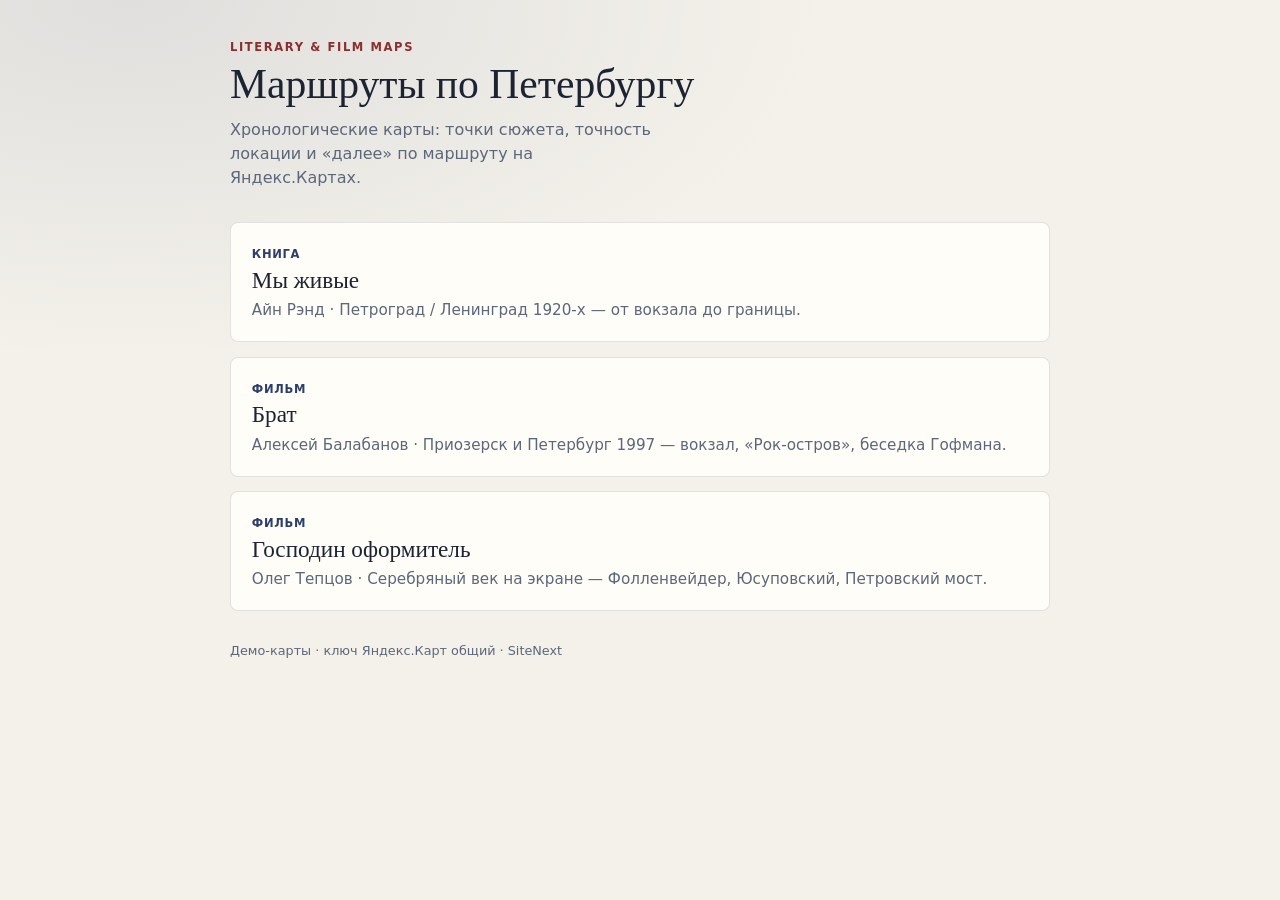
==== maps/index.html @ af1e3444 "Add Brat and Mister Designer film maps plus catalog" ====
<!DOCTYPE html>
<html lang="ru">
<head>
  <meta charset="UTF-8" />
  <meta name="viewport" content="width=device-width, initial-scale=1" />
  <title>Карты по книгам и фильмам</title>
  <style>
    :root {
      --ink: #1c2433;
      --muted: #5c677a;
      --paper: #f4f1ea;
      --line: rgba(28, 36, 51, 0.12);
      --accent: #2c3e6b;
    }
    * { box-sizing: border-box; margin: 0; padding: 0; }
    body {
      font-family: "Segoe UI", system-ui, sans-serif;
      color: var(--ink);
      background:
        radial-gradient(700px 360px at 10% 0%, rgba(44, 62, 107, 0.1), transparent),
        var(--paper);
      min-height: 100vh;
      padding: 2.5rem 1.25rem 3rem;
    }
    .wrap { width: min(820px, 100%); margin: 0 auto; }
    .eyebrow {
      font-size: 0.72rem; letter-spacing: 0.14em; text-transform: uppercase;
      color: #8b2e2e; font-weight: 700; margin-bottom: 0.4rem;
    }
    h1 {
      font-family: Georgia, "Times New Roman", serif;
      font-size: clamp(1.9rem, 4vw, 2.6rem);
      font-weight: 500;
      margin-bottom: 0.6rem;
    }
    .lead { color: var(--muted); margin-bottom: 2rem; max-width: 42ch; line-height: 1.5; }
    .grid { display: grid; gap: 0.9rem; }
    a.card {
      display: block;
      text-decoration: none;
      color: inherit;
      background: #fffdf8;
      border: 1px solid var(--line);
      border-radius: 8px;
      padding: 1.25rem 1.3rem;
      transition: border-color .2s, transform .2s;
    }
    a.card:hover { border-color: var(--accent); transform: translateY(-2px); }
    a.card .tag {
      display: inline-block;
      font-size: 0.72rem;
      font-weight: 700;
      letter-spacing: 0.06em;
      text-transform: uppercase;
      color: var(--accent);
      margin-bottom: 0.35rem;
    }
    a.card h2 {
      font-family: Georgia, "Times New Roman", serif;
      font-size: 1.45rem;
      font-weight: 500;
      margin-bottom: 0.35rem;
    }
    a.card p { color: var(--muted); font-size: 0.95rem; line-height: 1.45; }
    footer {
      margin-top: 2rem;
      font-size: 0.8rem;
      color: var(--muted);
    }
  </style>
</head>
<body>
  <div class="wrap">
    <p class="eyebrow">Literary & film maps</p>
    <h1>Маршруты по Петербургу</h1>
    <p class="lead">Хронологические карты: точки сюжета, точность локации и «далее» по маршруту на Яндекс.Картах.</p>
    <div class="grid">
      <a class="card" href="we-the-living/">
        <span class="tag">Книга</span>
        <h2>Мы живые</h2>
        <p>Айн Рэнд · Петроград / Ленинград 1920-х — от вокзала до границы.</p>
      </a>
      <a class="card" href="brat/">
        <span class="tag">Фильм</span>
        <h2>Брат</h2>
        <p>Алексей Балабанов · Приозерск и Петербург 1997 — вокзал, «Рок-остров», беседка Гофмана.</p>
      </a>
      <a class="card" href="mister-oformitel/">
        <span class="tag">Фильм</span>
        <h2>Господин оформитель</h2>
        <p>Олег Тепцов · Серебряный век на экране — Фолленвейдер, Юсуповский, Петровский мост.</p>
      </a>
    </div>
    <footer>Демо-карты · ключ Яндекс.Карт общий · SiteNext</footer>
  </div>
</body>
</html>
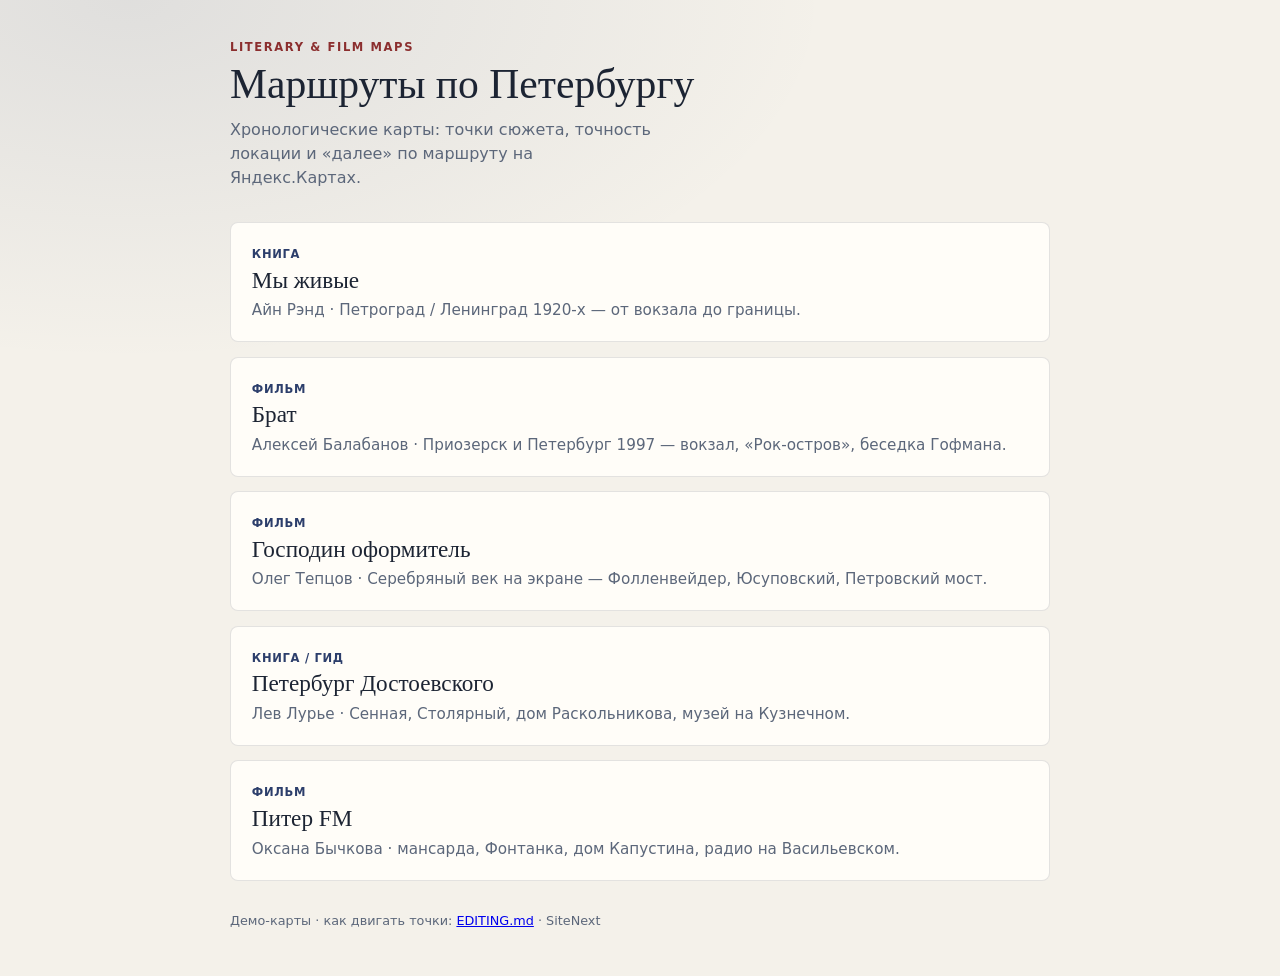
==== commit 3e2f9069: "Add Dostoevsky/Lurie and Piter FM maps; fix Brat Priozersk pin" ====
--- a/maps/index.html
+++ b/maps/index.html
@@ -90,8 +90,18 @@
         <h2>Господин оформитель</h2>
         <p>Олег Тепцов · Серебряный век на экране — Фолленвейдер, Юсуповский, Петровский мост.</p>
       </a>
+      <a class="card" href="dostoevsky-lurie/">
+        <span class="tag">Книга / гид</span>
+        <h2>Петербург Достоевского</h2>
+        <p>Лев Лурье · Сенная, Столярный, дом Раскольникова, музей на Кузнечном.</p>
+      </a>
+      <a class="card" href="piter-fm/">
+        <span class="tag">Фильм</span>
+        <h2>Питер FM</h2>
+        <p>Оксана Бычкова · мансарда, Фонтанка, дом Капустина, радио на Васильевском.</p>
+      </a>
     </div>
-    <footer>Демо-карты · ключ Яндекс.Карт общий · SiteNext</footer>
+    <footer>Демо-карты · как двигать точки: <a href="EDITING.md">EDITING.md</a> · SiteNext</footer>
   </div>
 </body>
 </html>
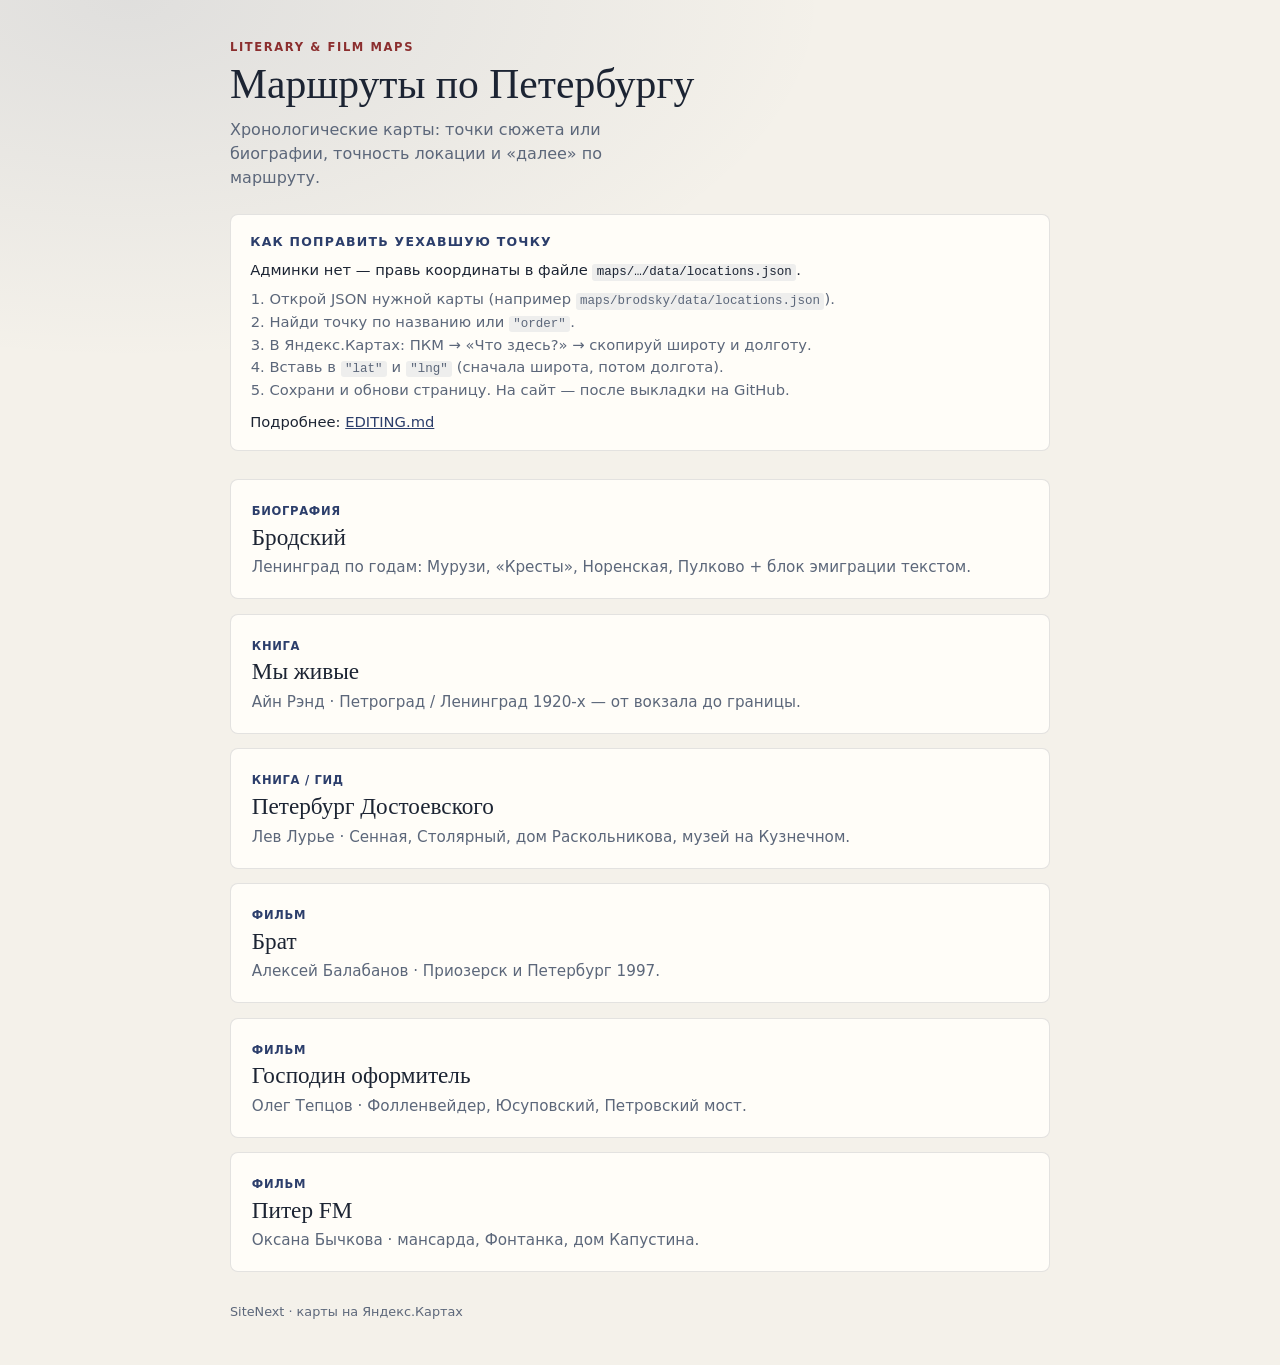
==== commit eeebf086: "Add Brodsky biographical map and catalog how-to for pins" ====
--- a/maps/index.html
+++ b/maps/index.html
@@ -33,7 +33,32 @@
       font-weight: 500;
       margin-bottom: 0.6rem;
     }
-    .lead { color: var(--muted); margin-bottom: 2rem; max-width: 42ch; line-height: 1.5; }
+    .lead { color: var(--muted); margin-bottom: 1.5rem; max-width: 44ch; line-height: 1.5; }
+    .howto {
+      background: #fffdf8;
+      border: 1px solid var(--line);
+      border-radius: 8px;
+      padding: 1.1rem 1.2rem;
+      margin-bottom: 1.75rem;
+      font-size: 0.92rem;
+      line-height: 1.5;
+      color: var(--ink);
+    }
+    .howto h2 {
+      font-size: 0.78rem;
+      letter-spacing: 0.1em;
+      text-transform: uppercase;
+      color: var(--accent);
+      margin-bottom: 0.5rem;
+    }
+    .howto ol { margin: 0.4rem 0 0.6rem 1.2rem; color: var(--muted); }
+    .howto code {
+      font-size: 0.85em;
+      background: rgba(44, 62, 107, 0.08);
+      padding: 0.1em 0.35em;
+      border-radius: 3px;
+    }
+    .howto a { color: var(--accent); }
     .grid { display: grid; gap: 0.9rem; }
     a.card {
       display: block;
@@ -67,41 +92,61 @@
       font-size: 0.8rem;
       color: var(--muted);
     }
+    footer a { color: var(--accent); }
   </style>
 </head>
 <body>
   <div class="wrap">
     <p class="eyebrow">Literary & film maps</p>
     <h1>Маршруты по Петербургу</h1>
-    <p class="lead">Хронологические карты: точки сюжета, точность локации и «далее» по маршруту на Яндекс.Картах.</p>
+    <p class="lead">Хронологические карты: точки сюжета или биографии, точность локации и «далее» по маршруту.</p>
+
+    <section class="howto">
+      <h2>Как поправить уехавшую точку</h2>
+      <p>Админки нет — правь координаты в файле <code>maps/…/data/locations.json</code>.</p>
+      <ol>
+        <li>Открой JSON нужной карты (например <code>maps/brodsky/data/locations.json</code>).</li>
+        <li>Найди точку по названию или <code>"order"</code>.</li>
+        <li>В Яндекс.Картах: ПКМ → «Что здесь?» → скопируй широту и долготу.</li>
+        <li>Вставь в <code>"lat"</code> и <code>"lng"</code> (сначала широта, потом долгота).</li>
+        <li>Сохрани и обнови страницу. На сайт — после выкладки на GitHub.</li>
+      </ol>
+      <p>Подробнее: <a href="EDITING.md">EDITING.md</a></p>
+    </section>
+
     <div class="grid">
+      <a class="card" href="brodsky/">
+        <span class="tag">Биография</span>
+        <h2>Бродский</h2>
+        <p>Ленинград по годам: Мурузи, «Кресты», Норенская, Пулково + блок эмиграции текстом.</p>
+      </a>
       <a class="card" href="we-the-living/">
         <span class="tag">Книга</span>
         <h2>Мы живые</h2>
         <p>Айн Рэнд · Петроград / Ленинград 1920-х — от вокзала до границы.</p>
-      </a>
-      <a class="card" href="brat/">
-        <span class="tag">Фильм</span>
-        <h2>Брат</h2>
-        <p>Алексей Балабанов · Приозерск и Петербург 1997 — вокзал, «Рок-остров», беседка Гофмана.</p>
-      </a>
-      <a class="card" href="mister-oformitel/">
-        <span class="tag">Фильм</span>
-        <h2>Господин оформитель</h2>
-        <p>Олег Тепцов · Серебряный век на экране — Фолленвейдер, Юсуповский, Петровский мост.</p>
       </a>
       <a class="card" href="dostoevsky-lurie/">
         <span class="tag">Книга / гид</span>
         <h2>Петербург Достоевского</h2>
         <p>Лев Лурье · Сенная, Столярный, дом Раскольникова, музей на Кузнечном.</p>
       </a>
+      <a class="card" href="brat/">
+        <span class="tag">Фильм</span>
+        <h2>Брат</h2>
+        <p>Алексей Балабанов · Приозерск и Петербург 1997.</p>
+      </a>
+      <a class="card" href="mister-oformitel/">
+        <span class="tag">Фильм</span>
+        <h2>Господин оформитель</h2>
+        <p>Олег Тепцов · Фолленвейдер, Юсуповский, Петровский мост.</p>
+      </a>
       <a class="card" href="piter-fm/">
         <span class="tag">Фильм</span>
         <h2>Питер FM</h2>
-        <p>Оксана Бычкова · мансарда, Фонтанка, дом Капустина, радио на Васильевском.</p>
+        <p>Оксана Бычкова · мансарда, Фонтанка, дом Капустина.</p>
       </a>
     </div>
-    <footer>Демо-карты · как двигать точки: <a href="EDITING.md">EDITING.md</a> · SiteNext</footer>
+    <footer>SiteNext · карты на Яндекс.Картах</footer>
   </div>
 </body>
 </html>
